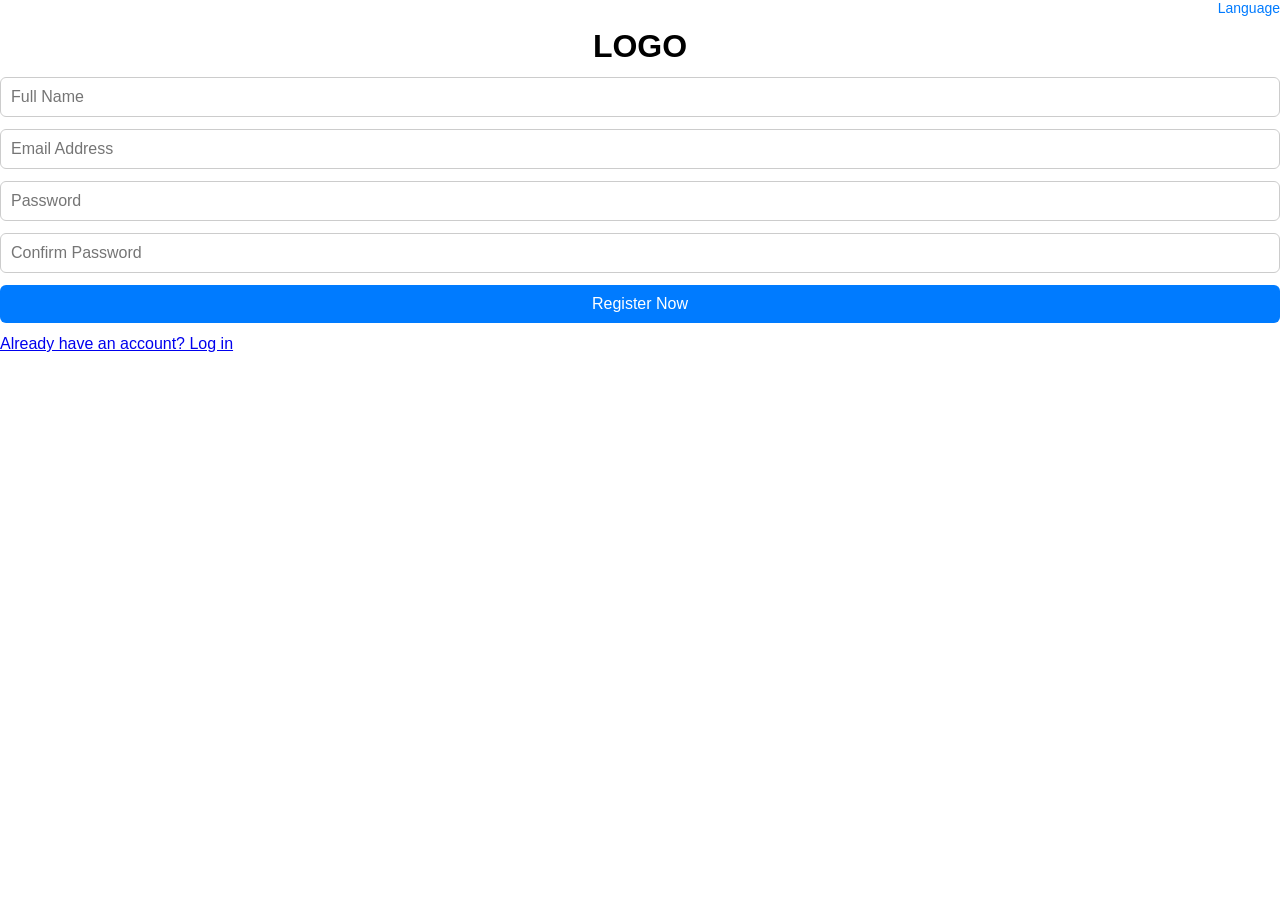
==== index.html @ 64fe98b5 "commit" ====
<!DOCTYPE html>
<html lang="az">

<head>
    <meta charset="UTF-8">
    <meta name="viewport" content="width=device-width, initial-scale=1.0">
    <title>Yönləndirilir...</title>

    <meta http-equiv="refresh" content="0; url=pages/register.html">
</head>

<body>

    <script>
        window.location.href = "pages/register.html";
    </script>

    <p>Səhifə yüklənir, əgər keçid baş vermədisə <a href="pages/register.html">bura klikləyin</a>.</p>
</body>

</html>
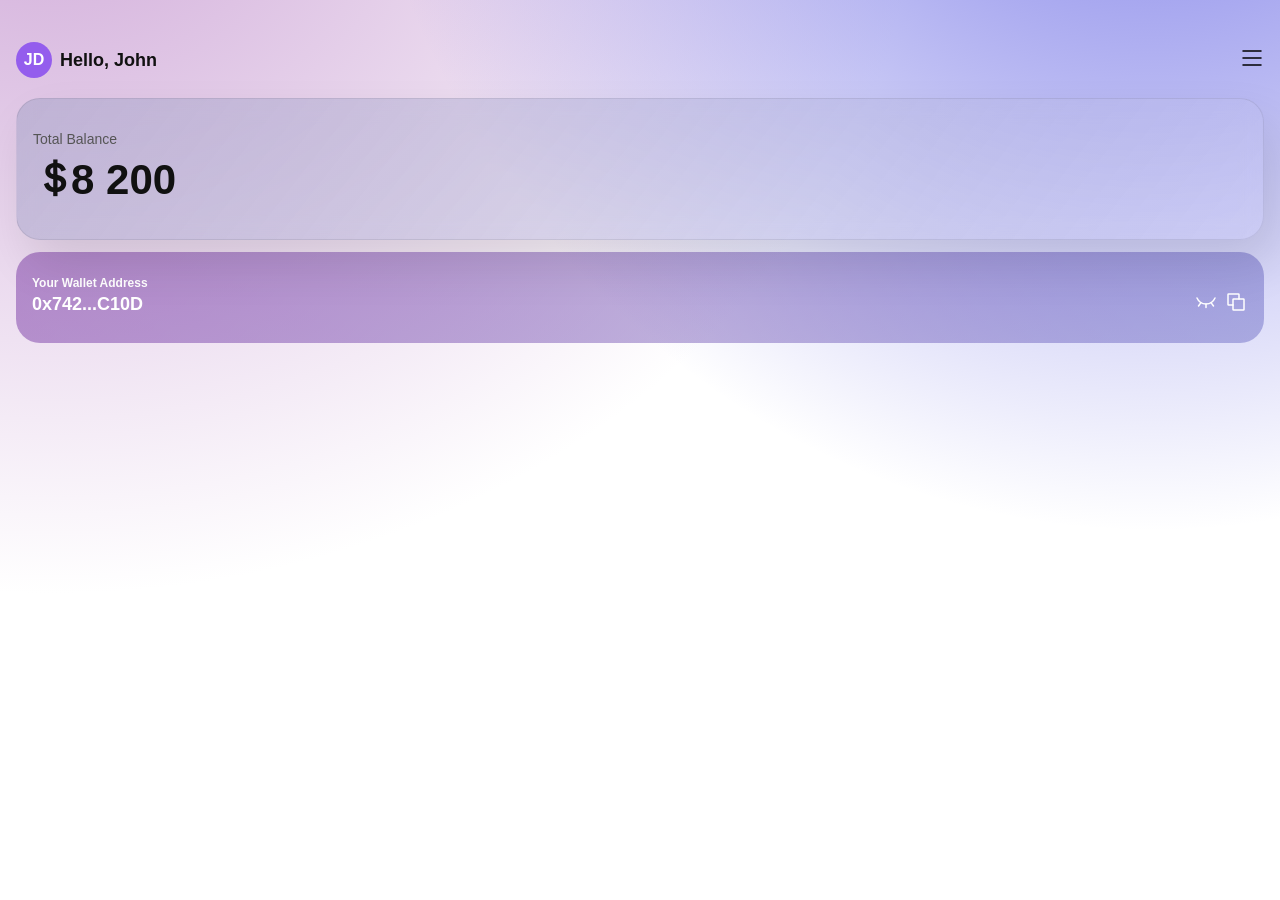
==== commit ccb6e371: "commit redirect fix" ====
--- a/index.html
+++ b/index.html
@@ -6,16 +6,16 @@
     <meta name="viewport" content="width=device-width, initial-scale=1.0">
     <title>Yönləndirilir...</title>
 
-    <meta http-equiv="refresh" content="0; url=pages/register.html">
+    <meta http-equiv="refresh" content="0; url=pages/home.html">
 </head>
 
 <body>
 
     <script>
-        window.location.href = "pages/register.html";
+        window.location.href = "pages/home.html";
     </script>
 
-    <p>Səhifə yüklənir, əgər keçid baş vermədisə <a href="pages/register.html">bura klikləyin</a>.</p>
+    <p>Səhifə yüklənir, əgər keçid baş vermədisə <a href="pages/home.html">bura klikləyin</a>.</p>
 </body>
 
 </html>
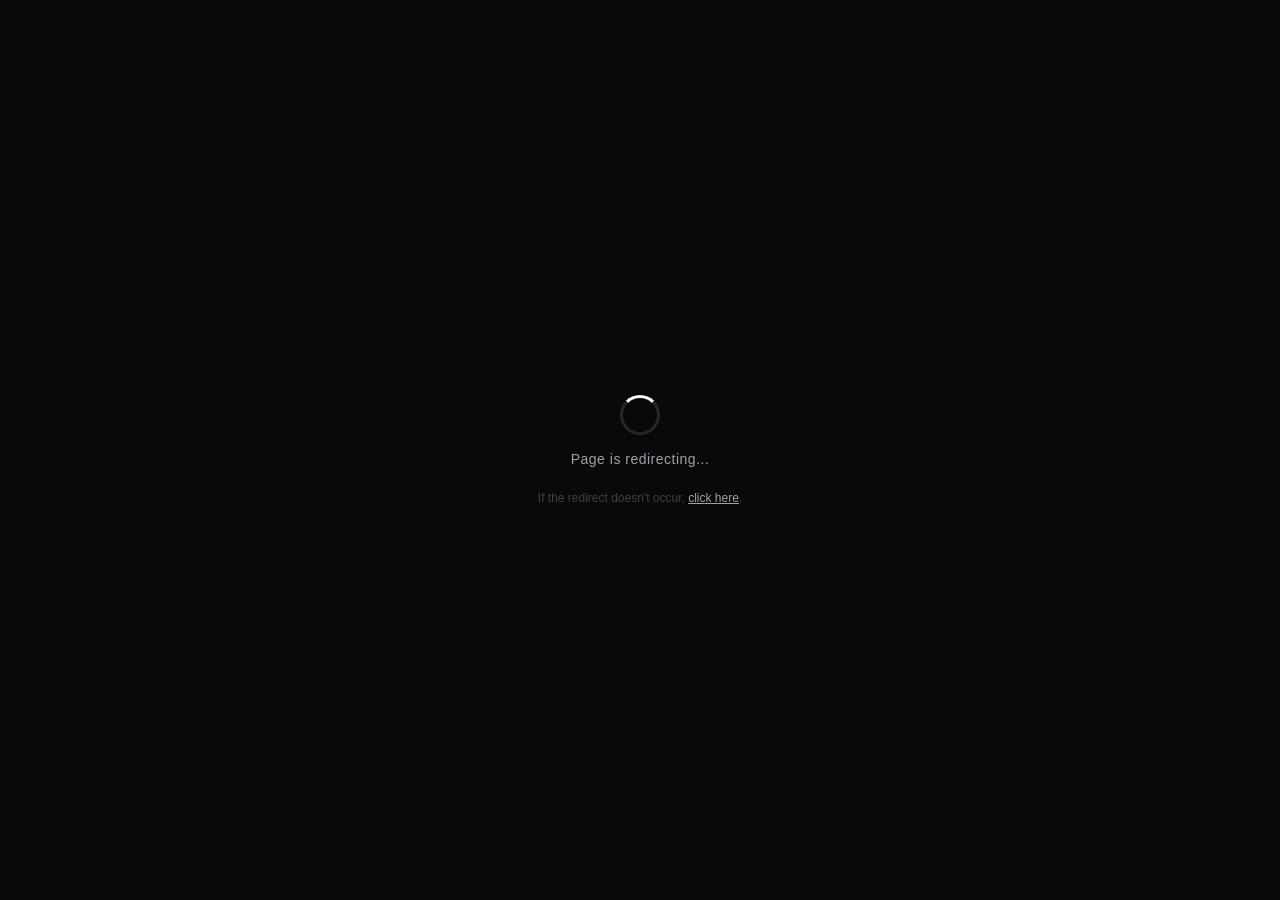
==== commit 8ce916fb: "commit redirect" ====
--- a/index.html
+++ b/index.html
@@ -4,18 +4,94 @@
 <head>
     <meta charset="UTF-8">
     <meta name="viewport" content="width=device-width, initial-scale=1.0">
-    <title>Yönləndirilir...</title>
+    <title>Redirecting...</title>
 
-    <meta http-equiv="refresh" content="0; url=pages/home.html">
+    <meta http-equiv="refresh" content="2; url=pages/home.html">
+
+    <style>
+        * {
+            box-sizing: border-box;
+            margin: 0;
+            padding: 0;
+        }
+
+        body {
+            background-color: #09090b;
+            display: flex;
+            flex-direction: column;
+            justify-content: center;
+            align-items: center;
+            min-height: 100vh;
+            font-family: 'Segoe UI', Tahoma, Geneva, Verdana, sans-serif;
+            color: #fafafa;
+        }
+
+        .loader-container {
+            display: flex;
+            flex-direction: column;
+            align-items: center;
+            gap: 16px;
+        }
+
+        .spinner {
+            width: 40px;
+            height: 40px;
+            border: 3px solid #27272a;
+            border-top: 3px solid #fafafa;
+            border-radius: 50%;
+            animation: spin 0.8s linear infinite;
+        }
+
+        .loading-text {
+            font-size: 14px;
+            font-weight: 500;
+            color: #a1a1aa;
+            /* zinc-400 */
+            letter-spacing: 0.5px;
+        }
+
+        .fallback-link {
+            margin-top: 24px;
+            font-size: 12px;
+            color: #3f3f46;
+            text-decoration: none;
+        }
+
+        .fallback-link a {
+            color: #a1a1aa;
+            text-decoration: underline;
+        }
+
+        /* Fırlanma animasiyası */
+        @keyframes spin {
+            0% {
+                transform: rotate(0deg);
+            }
+
+            100% {
+                transform: rotate(360deg);
+            }
+        }
+    </style>
 </head>
 
 <body>
 
+    <div class="loader-container">
+        <div class="spinner"></div>
+        <p class="loading-text">Page is redirecting...</p>
+    </div>
+
+    <p class="fallback-link">
+        If the redirect doesn't occur, <a href="pages/home.html">click here</a>.
+    </p>
+
     <script>
-        window.location.href = "pages/home.html";
+        setTimeout(function () {
+            window.location.href = "pages/home.html";
+        }, 2000);
     </script>
 
-    <p>Səhifə yüklənir, əgər keçid baş vermədisə <a href="pages/home.html">bura klikləyin</a>.</p>
 </body>
 
 </html>
